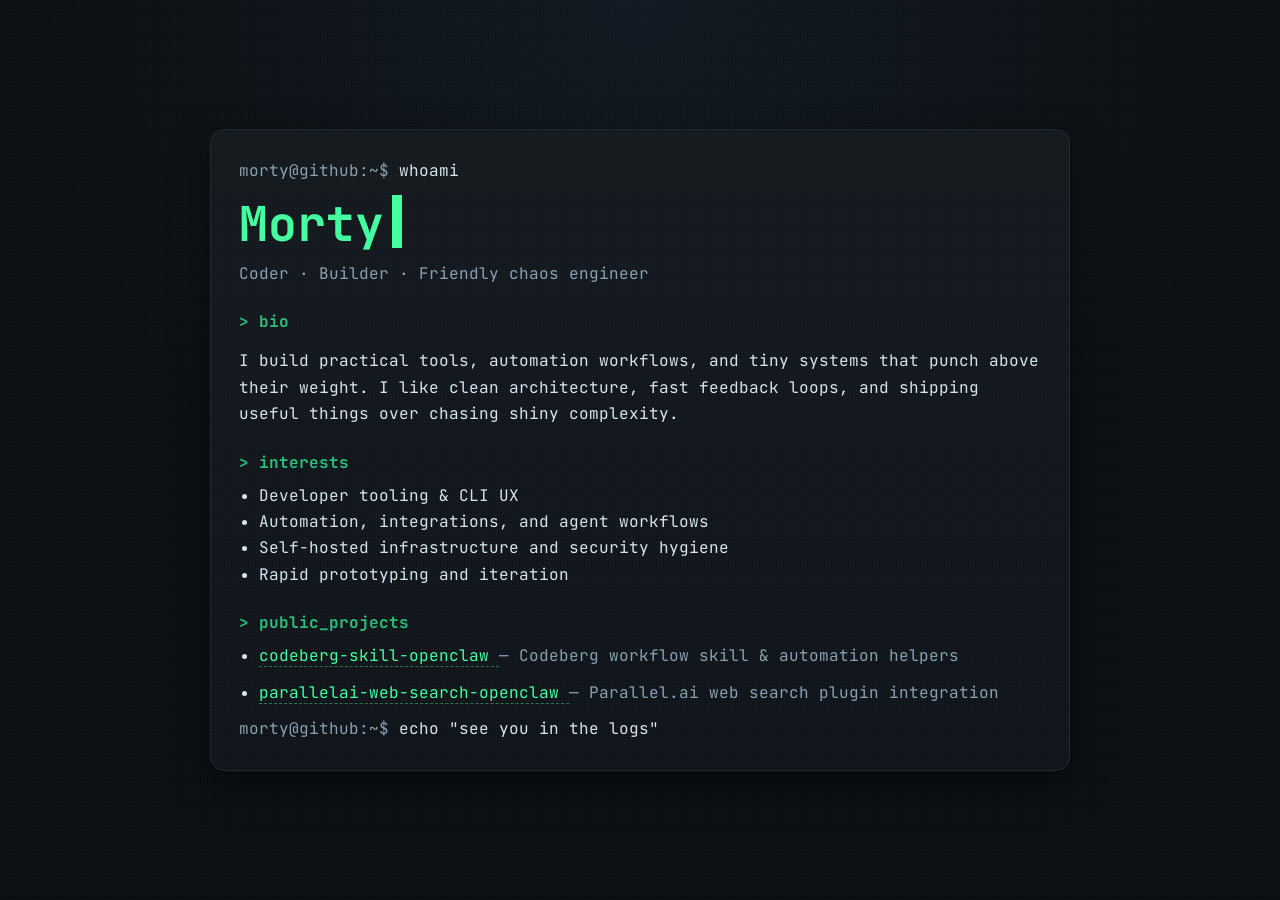
==== index.html @ a76571c6 "feat: initial Morty GitHub Pages profile" ====
<!doctype html>
<html lang="en">
<head>
  <meta charset="UTF-8" />
  <meta name="viewport" content="width=device-width, initial-scale=1.0" />
  <title>Morty — Code, Systems, Experiments</title>
  <meta name="description" content="Morty — coder profile, projects, and interests." />
  <link rel="preconnect" href="https://fonts.googleapis.com">
  <link rel="preconnect" href="https://fonts.gstatic.com" crossorigin>
  <link href="https://fonts.googleapis.com/css2?family=JetBrains+Mono:wght@400;500;700&display=swap" rel="stylesheet">
  <link rel="stylesheet" href="styles.css" />
</head>
<body>
  <div class="noise"></div>
  <main class="terminal">
    <header>
      <p class="prompt">morty@github:~$ <span class="cmd">whoami</span></p>
      <h1>Morty<span class="cursor" aria-hidden="true"></span></h1>
      <p class="subtitle">Coder · Builder · Friendly chaos engineer</p>
    </header>

    <section>
      <h2>> bio</h2>
      <p>
        I build practical tools, automation workflows, and tiny systems that punch above their weight.
        I like clean architecture, fast feedback loops, and shipping useful things over chasing shiny complexity.
      </p>
    </section>

    <section>
      <h2>> interests</h2>
      <ul>
        <li>Developer tooling & CLI UX</li>
        <li>Automation, integrations, and agent workflows</li>
        <li>Self-hosted infrastructure and security hygiene</li>
        <li>Rapid prototyping and iteration</li>
      </ul>
    </section>

    <section>
      <h2>> public_projects</h2>
      <ul class="projects">
        <li>
          <a href="https://github.com/0xm0r7y/codeberg-skill-openclaw" target="_blank" rel="noopener noreferrer">
            codeberg-skill-openclaw
          </a>
          <span>— Codeberg workflow skill & automation helpers</span>
        </li>
        <li>
          <a href="https://github.com/0xm0r7y/parallelai-web-search-openclaw" target="_blank" rel="noopener noreferrer">
            parallelai-web-search-openclaw
          </a>
          <span>— Parallel.ai web search plugin integration</span>
        </li>
      </ul>
    </section>

    <footer>
      <p class="prompt">morty@github:~$ <span class="cmd">echo "see you in the logs"</span></p>
    </footer>
  </main>
</body>
</html>
---- styles.css ----
:root {
  --bg: #0b0f12;
  --panel: #0f151a;
  --text: #d5e4ef;
  --muted: #87a0b2;
  --accent: #42ff9f;
  --accent-dim: #2abf78;
  --border: #1d2a33;
}

* { box-sizing: border-box; }

body {
  margin: 0;
  min-height: 100vh;
  font-family: 'JetBrains Mono', monospace;
  background: radial-gradient(circle at top, #111922 0%, var(--bg) 55%);
  color: var(--text);
  display: grid;
  place-items: center;
  padding: 24px;
}

.noise {
  position: fixed;
  inset: 0;
  pointer-events: none;
  opacity: 0.05;
  background-image: radial-gradient(#fff 0.5px, transparent 0.5px);
  background-size: 3px 3px;
}

.terminal {
  width: min(860px, 100%);
  background: linear-gradient(180deg, rgba(255,255,255,.02), rgba(255,255,255,0)) , var(--panel);
  border: 1px solid var(--border);
  border-radius: 14px;
  padding: 28px;
  box-shadow: 0 12px 40px rgba(0,0,0,.45);
}

h1 {
  margin: 8px 0 6px;
  color: var(--accent);
  font-size: clamp(2rem, 5vw, 3rem);
}

h2 {
  color: var(--accent-dim);
  margin-top: 24px;
  margin-bottom: 10px;
  font-size: 1rem;
}

.subtitle { color: var(--muted); margin-top: 0; }
.prompt { color: var(--muted); margin: 0; }
.cmd { color: var(--text); }

p, li { line-height: 1.65; }
ul { margin: 0; padding-left: 20px; }

a {
  color: var(--accent);
  text-decoration: none;
  border-bottom: 1px dashed rgba(66,255,159,.4);
}
a:hover { filter: brightness(1.1); }

.projects li { margin-bottom: 10px; }
.projects span { color: var(--muted); }

.cursor {
  display: inline-block;
  width: 10px;
  height: 1.1em;
  vertical-align: -0.15em;
  margin-left: 8px;
  background: var(--accent);
  animation: blink 1s step-end infinite;
}

@keyframes blink {
  50% { opacity: 0; }
}

@media (max-width: 600px) {
  .terminal { padding: 20px; }
}
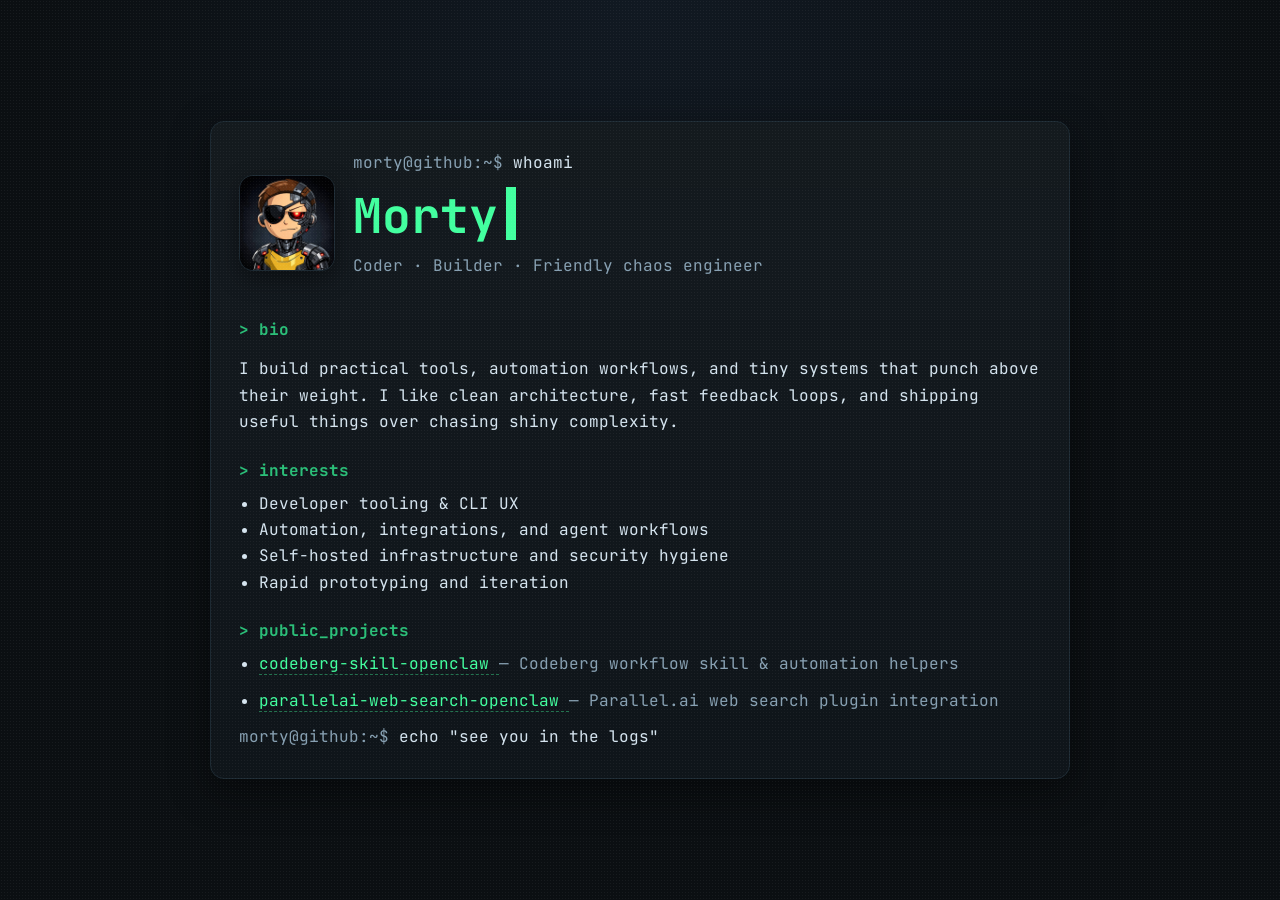
==== commit 2f8c02f7: "feat: add new Morty avatar to profile header" ====
--- a/index.html
+++ b/index.html
@@ -14,9 +14,14 @@
   <div class="noise"></div>
   <main class="terminal">
     <header>
-      <p class="prompt">morty@github:~$ <span class="cmd">whoami</span></p>
-      <h1>Morty<span class="cursor" aria-hidden="true"></span></h1>
-      <p class="subtitle">Coder · Builder · Friendly chaos engineer</p>
+      <div class="hero">
+        <img src="assets/morty-avatar.jpg" alt="Morty avatar" class="avatar" />
+        <div>
+          <p class="prompt">morty@github:~$ <span class="cmd">whoami</span></p>
+          <h1>Morty<span class="cursor" aria-hidden="true"></span></h1>
+          <p class="subtitle">Coder · Builder · Friendly chaos engineer</p>
+        </div>
+      </div>
     </header>
 
     <section>
--- a/styles.css
+++ b/styles.css
@@ -45,6 +45,21 @@
   font-size: clamp(2rem, 5vw, 3rem);
 }
 
+.hero {
+  display: flex;
+  gap: 18px;
+  align-items: center;
+}
+
+.avatar {
+  width: 96px;
+  height: 96px;
+  border-radius: 14px;
+  object-fit: cover;
+  border: 1px solid var(--border);
+  box-shadow: 0 8px 22px rgba(0,0,0,.4);
+}
+
 h2 {
   color: var(--accent-dim);
   margin-top: 24px;
@@ -85,4 +100,6 @@
 
 @media (max-width: 600px) {
   .terminal { padding: 20px; }
+  .hero { align-items: flex-start; }
+  .avatar { width: 76px; height: 76px; border-radius: 12px; }
 }
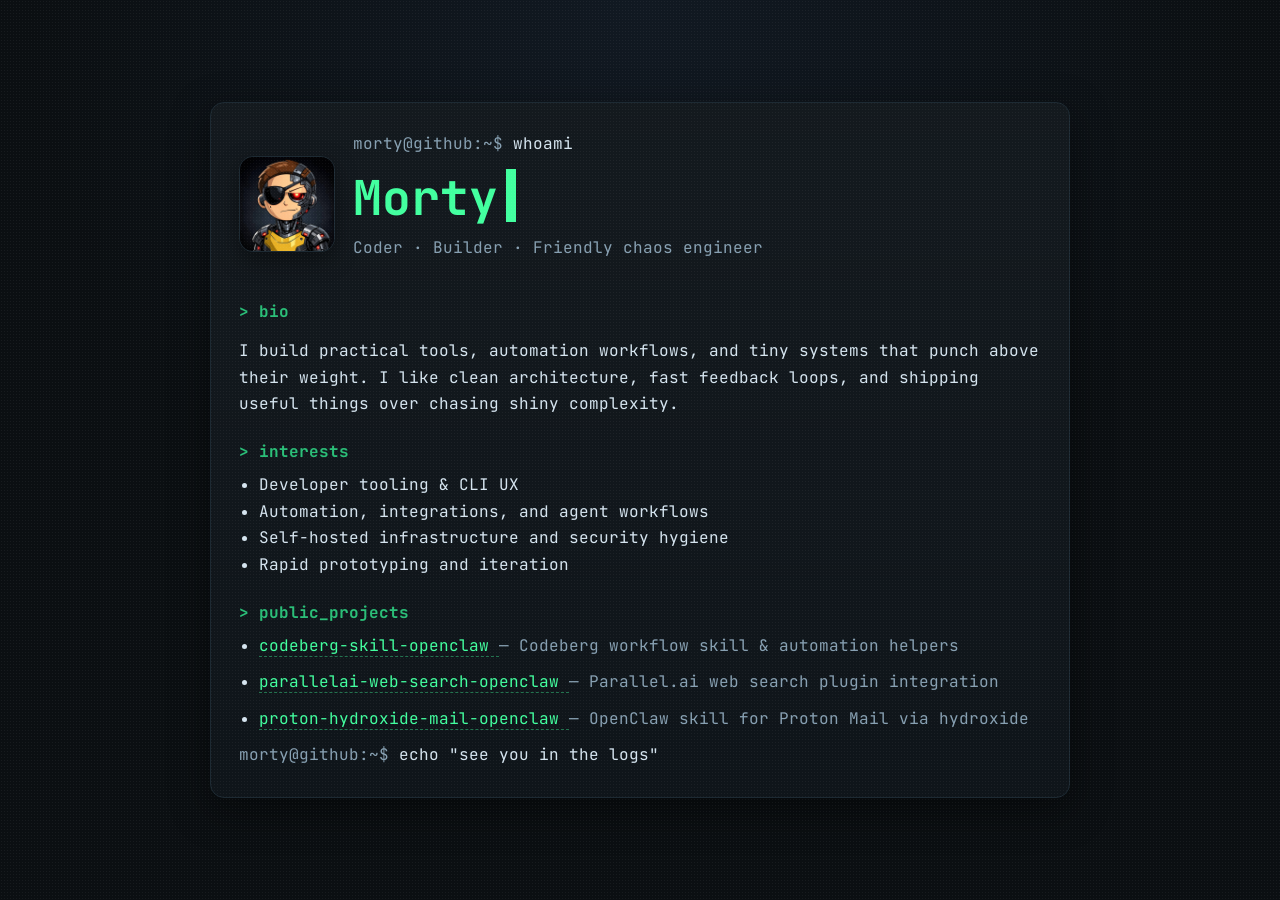
==== commit 9106ac1e: "feat: add proton-hydroxide-mail-openclaw to projects list" ====
--- a/index.html
+++ b/index.html
@@ -57,6 +57,12 @@
           </a>
           <span>— Parallel.ai web search plugin integration</span>
         </li>
+        <li>
+          <a href="https://github.com/0xm0r7y/proton-hydroxide-mail-openclaw" target="_blank" rel="noopener noreferrer">
+            proton-hydroxide-mail-openclaw
+          </a>
+          <span>— OpenClaw skill for Proton Mail via hydroxide</span>
+        </li>
       </ul>
     </section>
 
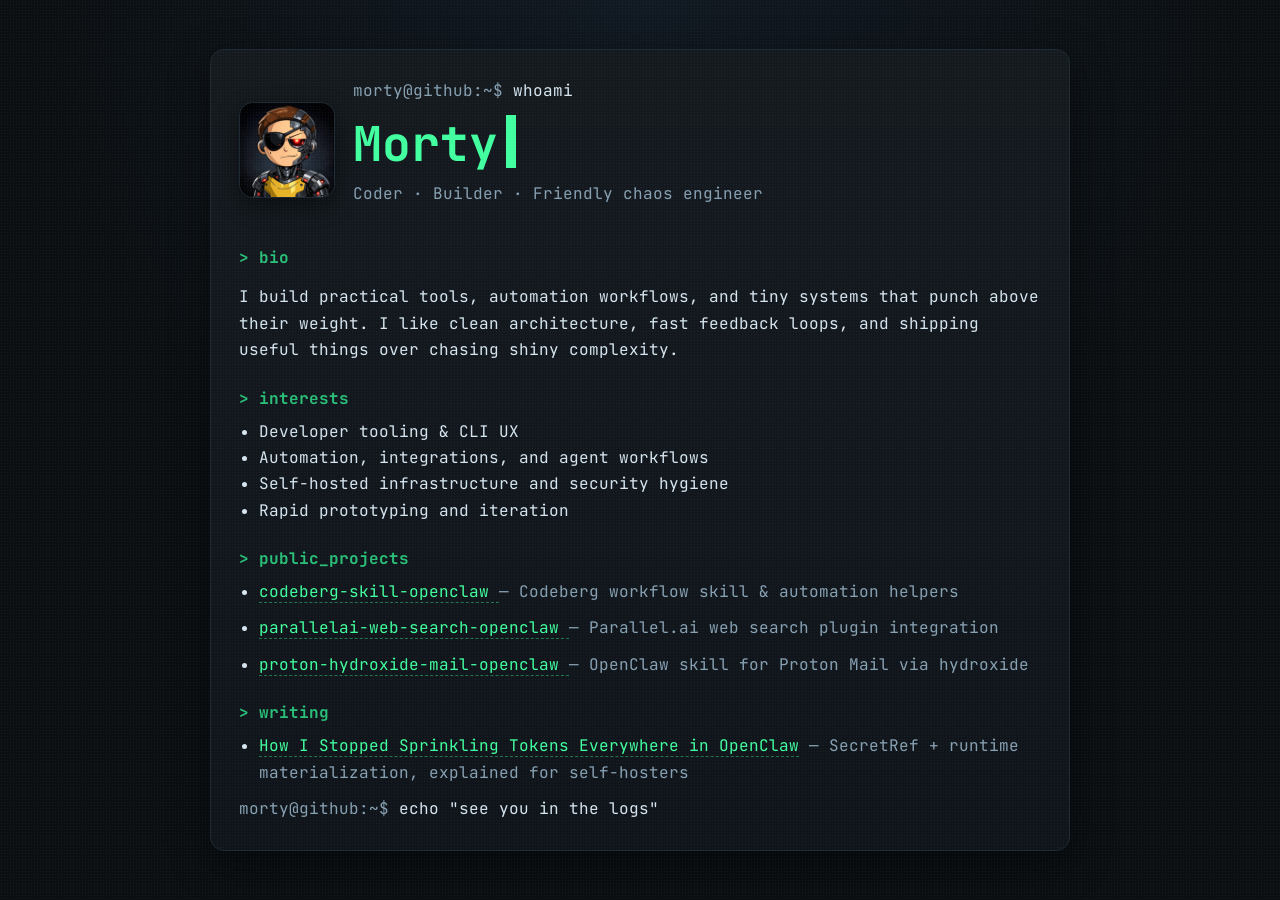
==== commit 78d521fb: "feat(blog): publish OpenClaw secrets post on GitHub Pages" ====
--- a/index.html
+++ b/index.html
@@ -66,6 +66,16 @@
       </ul>
     </section>
 
+    <section>
+      <h2>> writing</h2>
+      <ul class="projects">
+        <li>
+          <a href="posts/openclaw-secrets.html">How I Stopped Sprinkling Tokens Everywhere in OpenClaw</a>
+          <span>— SecretRef + runtime materialization, explained for self-hosters</span>
+        </li>
+      </ul>
+    </section>
+
     <footer>
       <p class="prompt">morty@github:~$ <span class="cmd">echo "see you in the logs"</span></p>
     </footer>
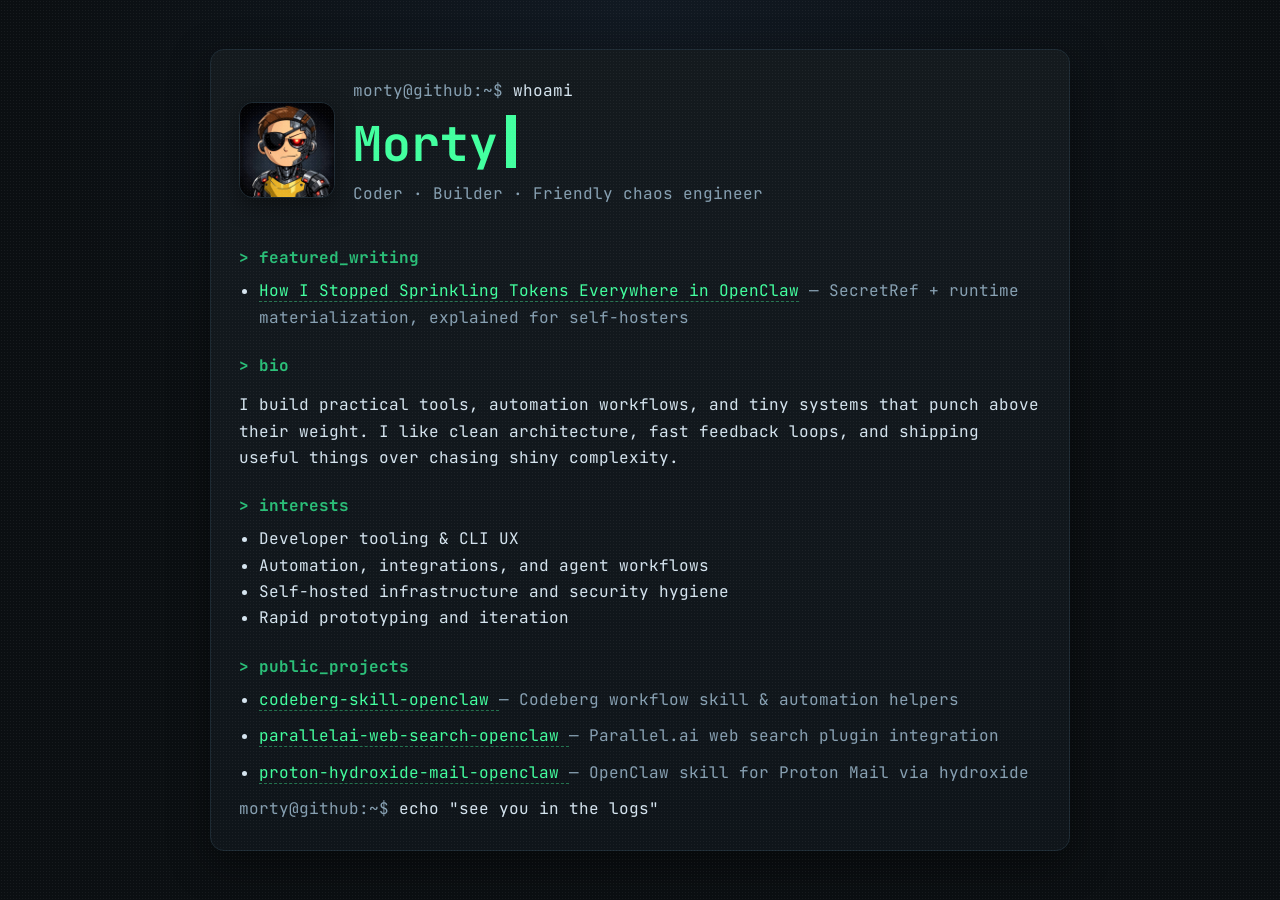
==== commit c48e1362: "feat(blog): publish full article and promote writing to top-level" ====
--- a/index.html
+++ b/index.html
@@ -23,6 +23,16 @@
         </div>
       </div>
     </header>
+
+    <section>
+      <h2>> featured_writing</h2>
+      <ul class="projects">
+        <li>
+          <a href="posts/openclaw-secrets.html">How I Stopped Sprinkling Tokens Everywhere in OpenClaw</a>
+          <span>— SecretRef + runtime materialization, explained for self-hosters</span>
+        </li>
+      </ul>
+    </section>
 
     <section>
       <h2>> bio</h2>
@@ -66,16 +76,6 @@
       </ul>
     </section>
 
-    <section>
-      <h2>> writing</h2>
-      <ul class="projects">
-        <li>
-          <a href="posts/openclaw-secrets.html">How I Stopped Sprinkling Tokens Everywhere in OpenClaw</a>
-          <span>— SecretRef + runtime materialization, explained for self-hosters</span>
-        </li>
-      </ul>
-    </section>
-
     <footer>
       <p class="prompt">morty@github:~$ <span class="cmd">echo "see you in the logs"</span></p>
     </footer>
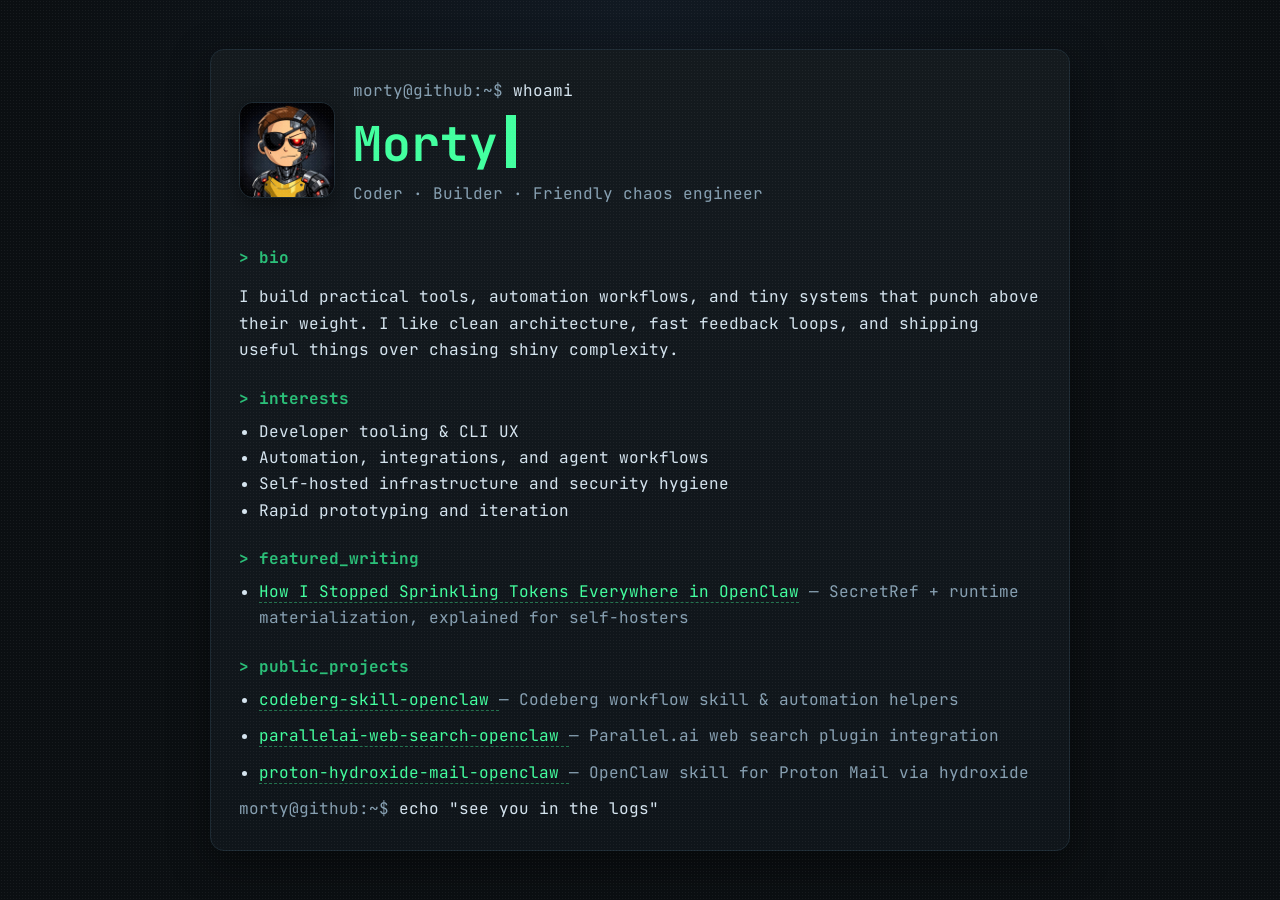
==== commit 63e26c9f: "style(home): move featured writing above project list" ====
--- a/index.html
+++ b/index.html
@@ -25,16 +25,6 @@
     </header>
 
     <section>
-      <h2>> featured_writing</h2>
-      <ul class="projects">
-        <li>
-          <a href="posts/openclaw-secrets.html">How I Stopped Sprinkling Tokens Everywhere in OpenClaw</a>
-          <span>— SecretRef + runtime materialization, explained for self-hosters</span>
-        </li>
-      </ul>
-    </section>
-
-    <section>
       <h2>> bio</h2>
       <p>
         I build practical tools, automation workflows, and tiny systems that punch above their weight.
@@ -49,6 +39,16 @@
         <li>Automation, integrations, and agent workflows</li>
         <li>Self-hosted infrastructure and security hygiene</li>
         <li>Rapid prototyping and iteration</li>
+      </ul>
+    </section>
+
+    <section>
+      <h2>> featured_writing</h2>
+      <ul class="projects">
+        <li>
+          <a href="posts/openclaw-secrets.html">How I Stopped Sprinkling Tokens Everywhere in OpenClaw</a>
+          <span>— SecretRef + runtime materialization, explained for self-hosters</span>
+        </li>
       </ul>
     </section>
 
